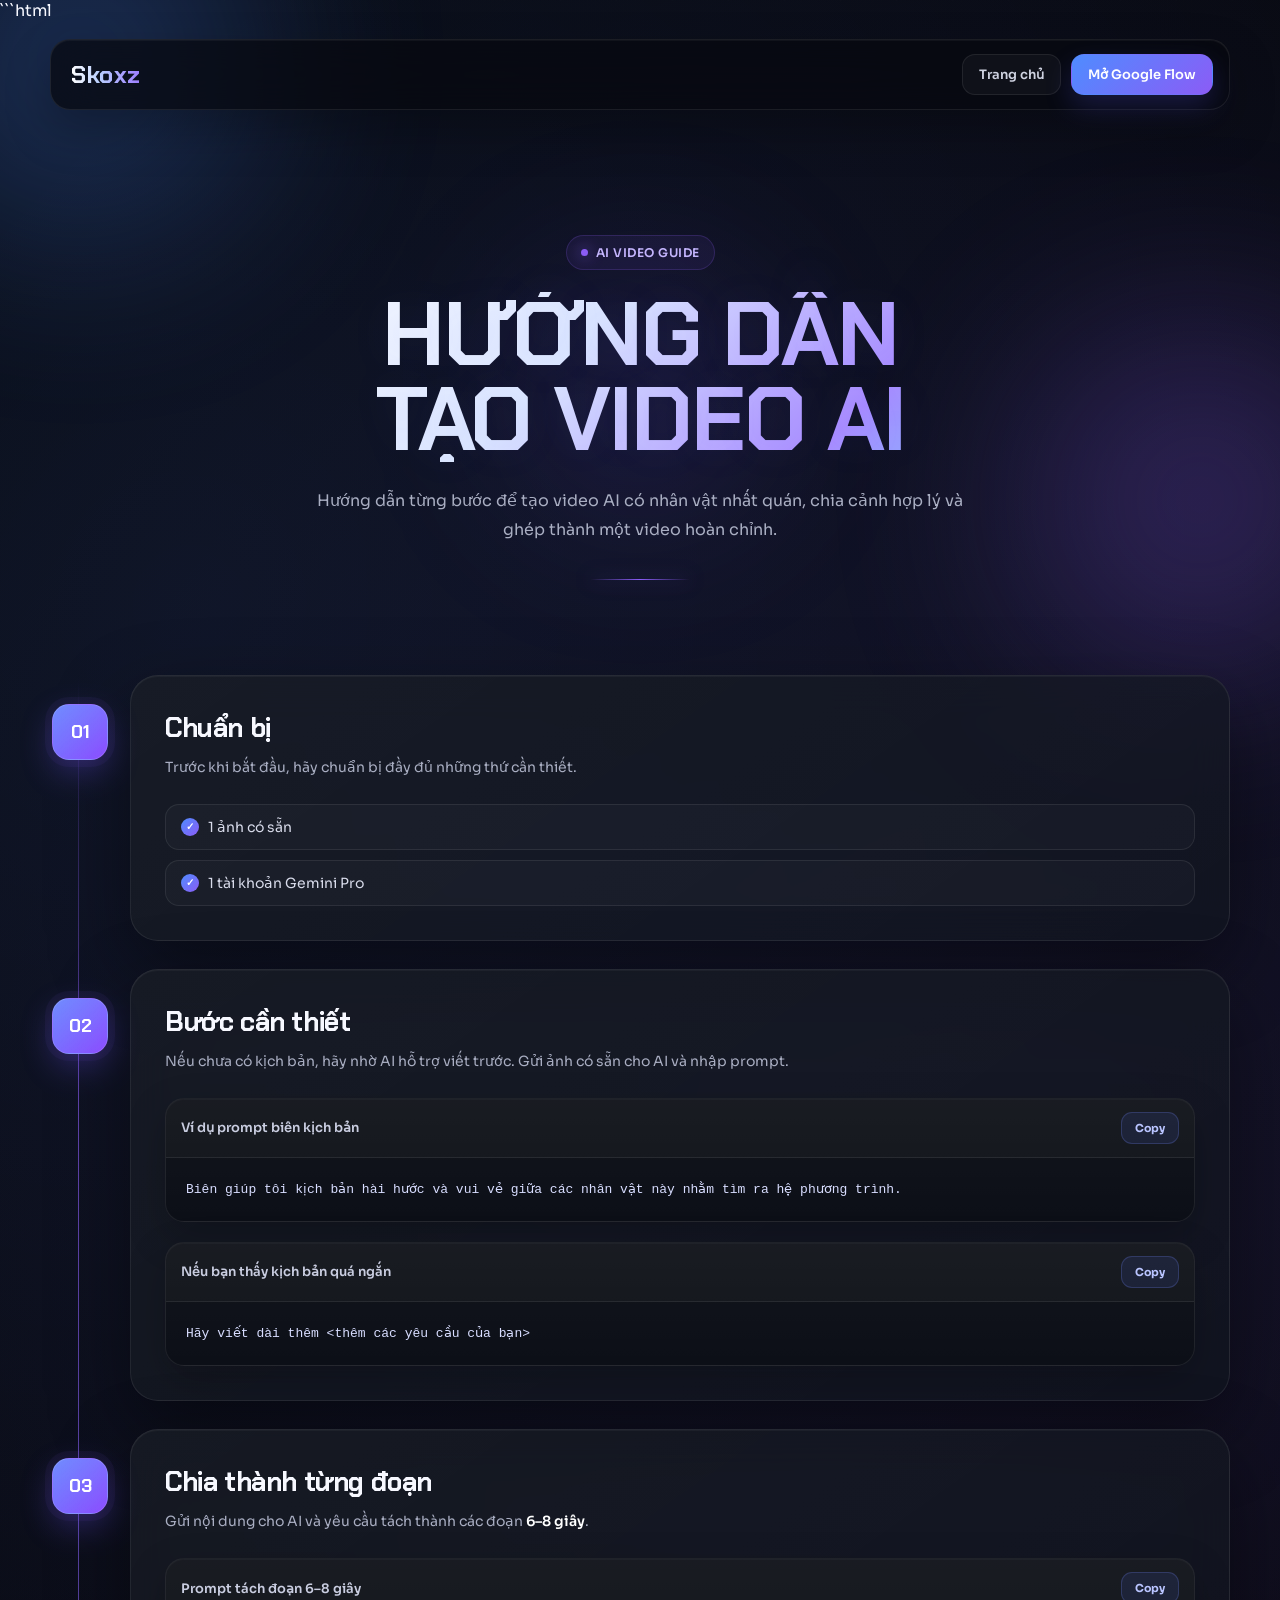
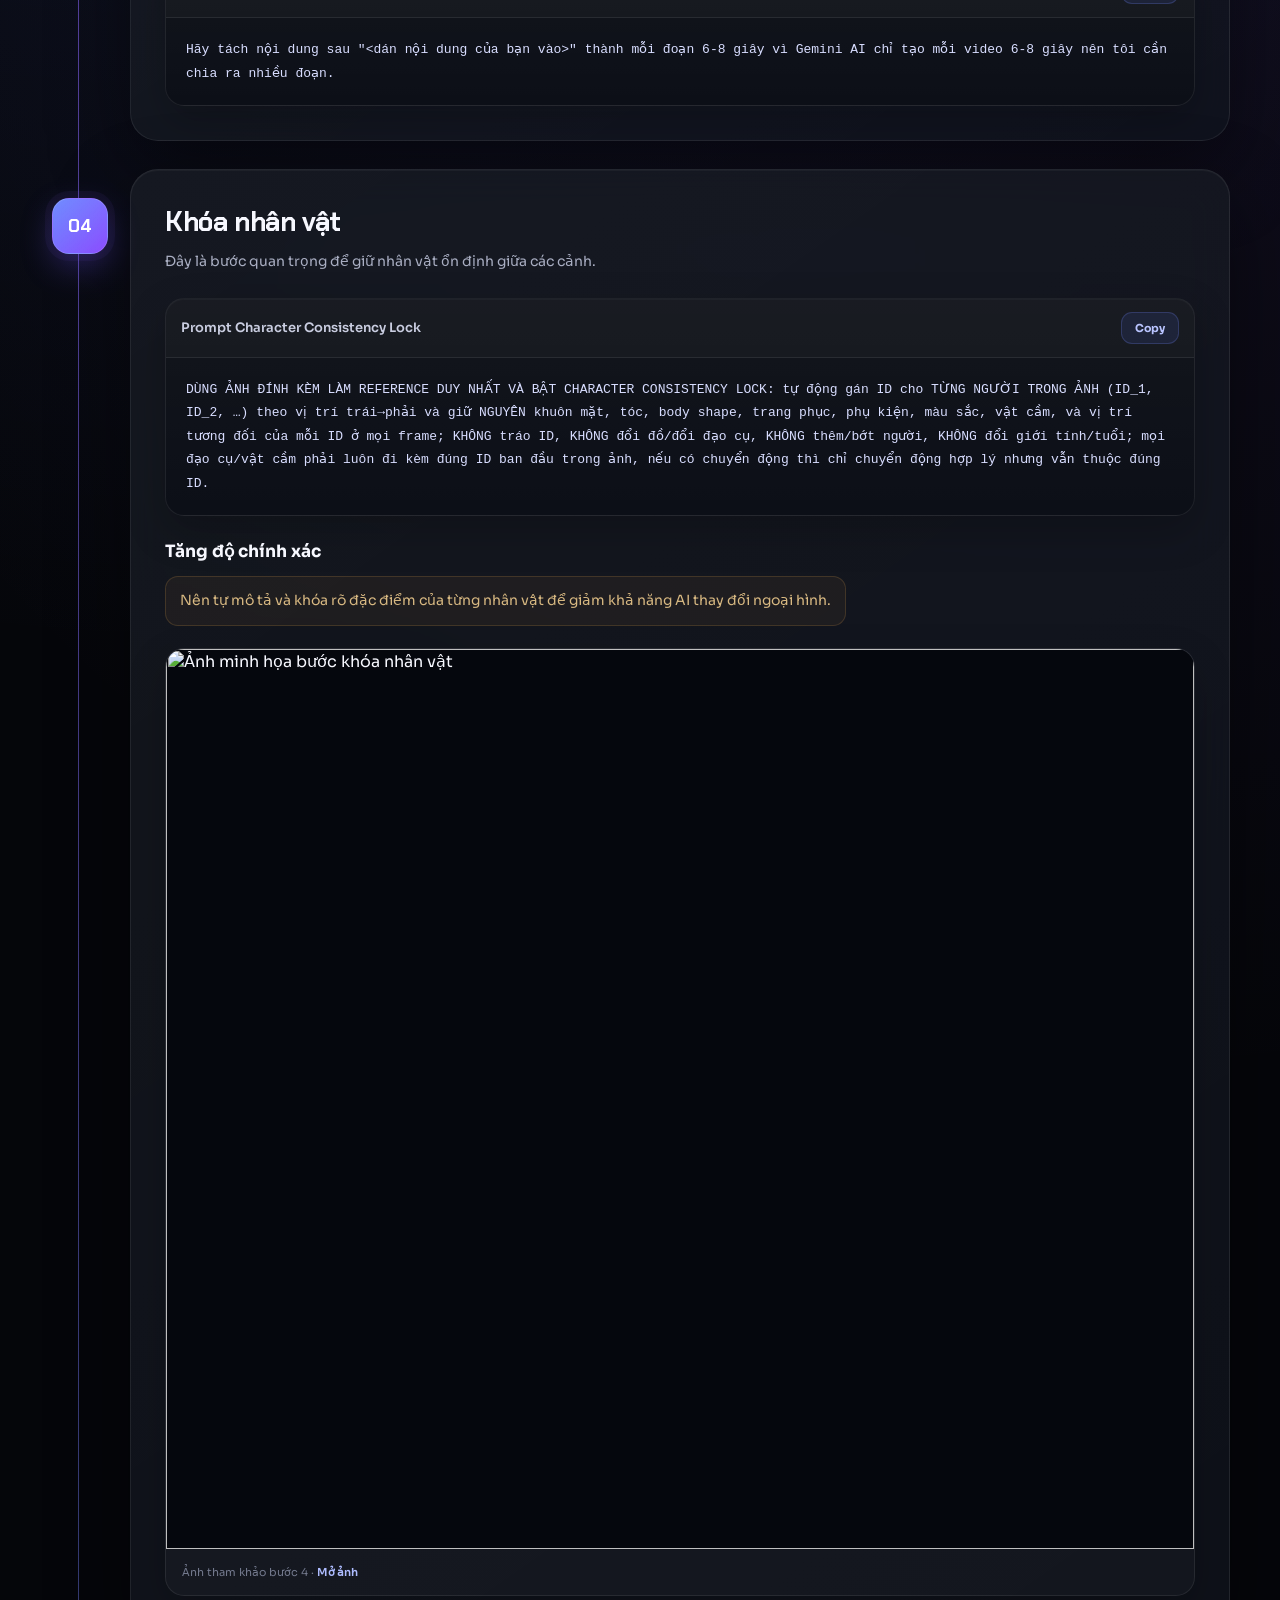
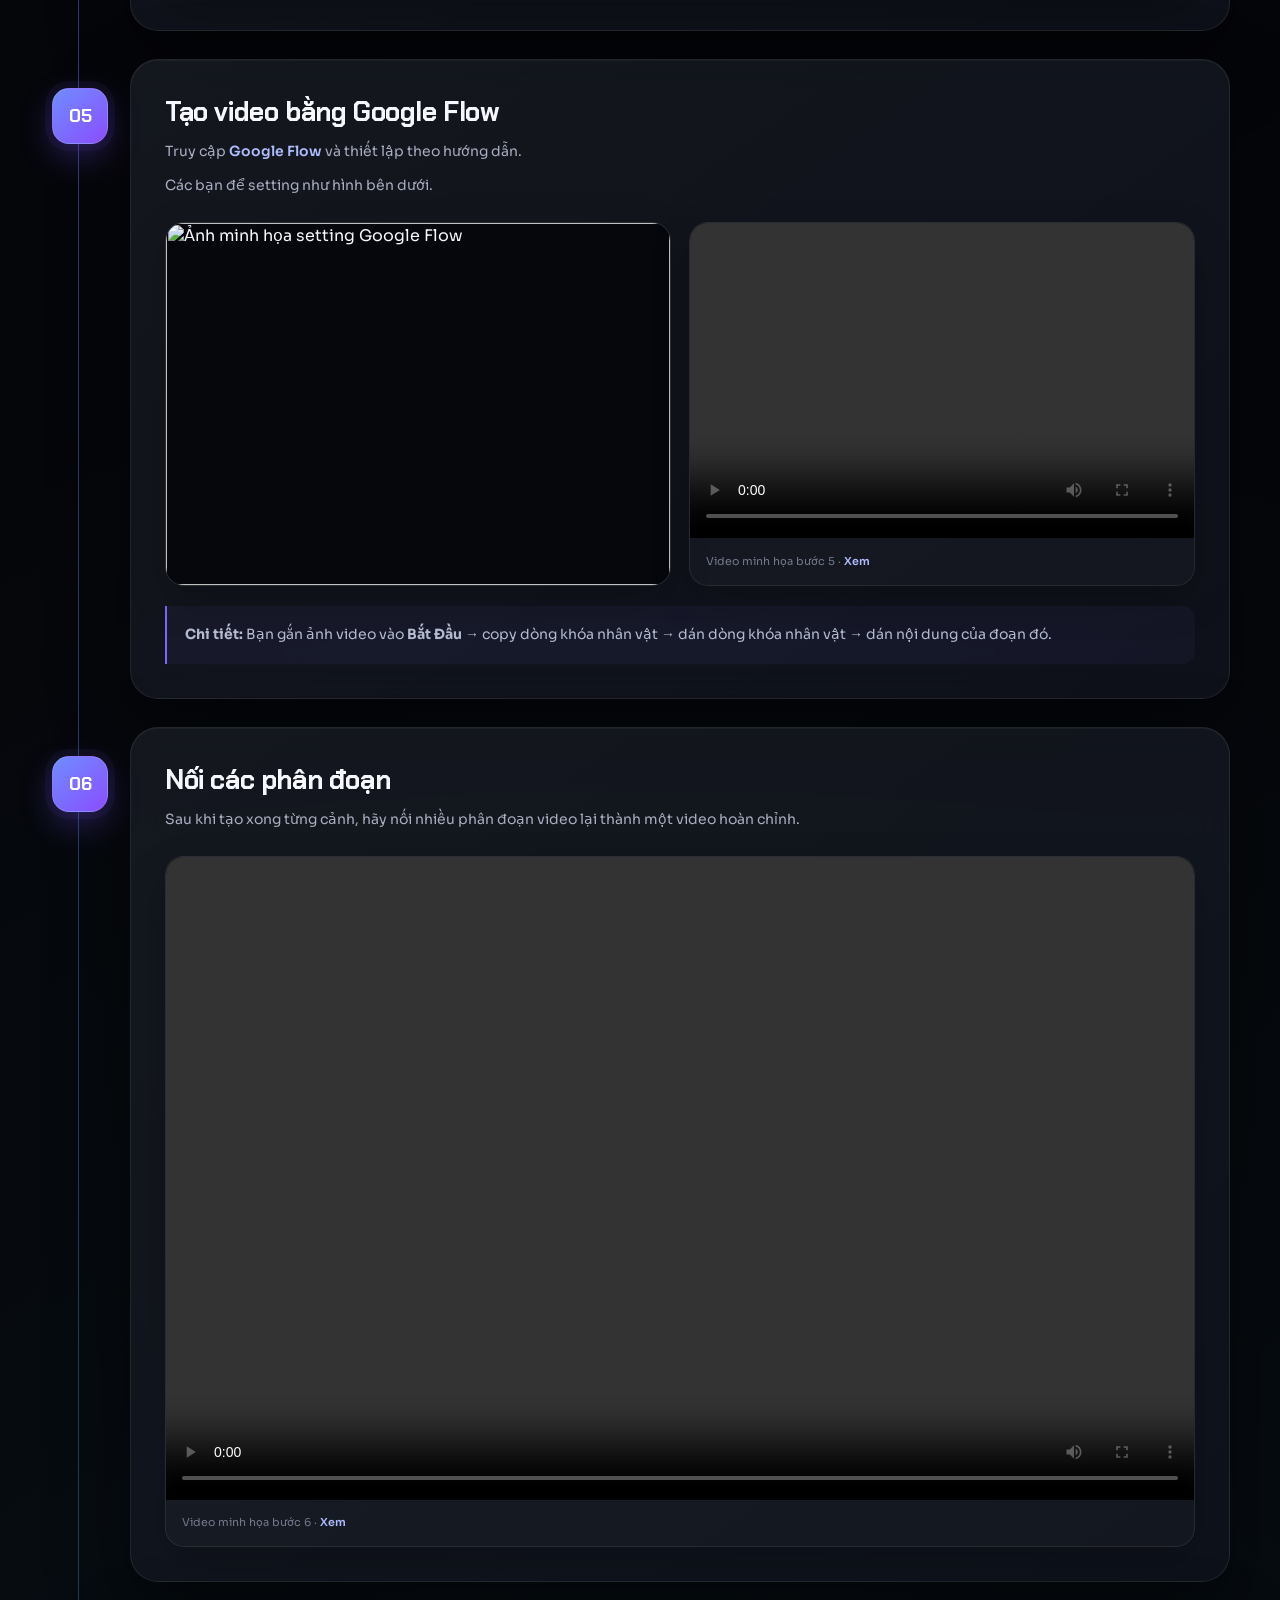
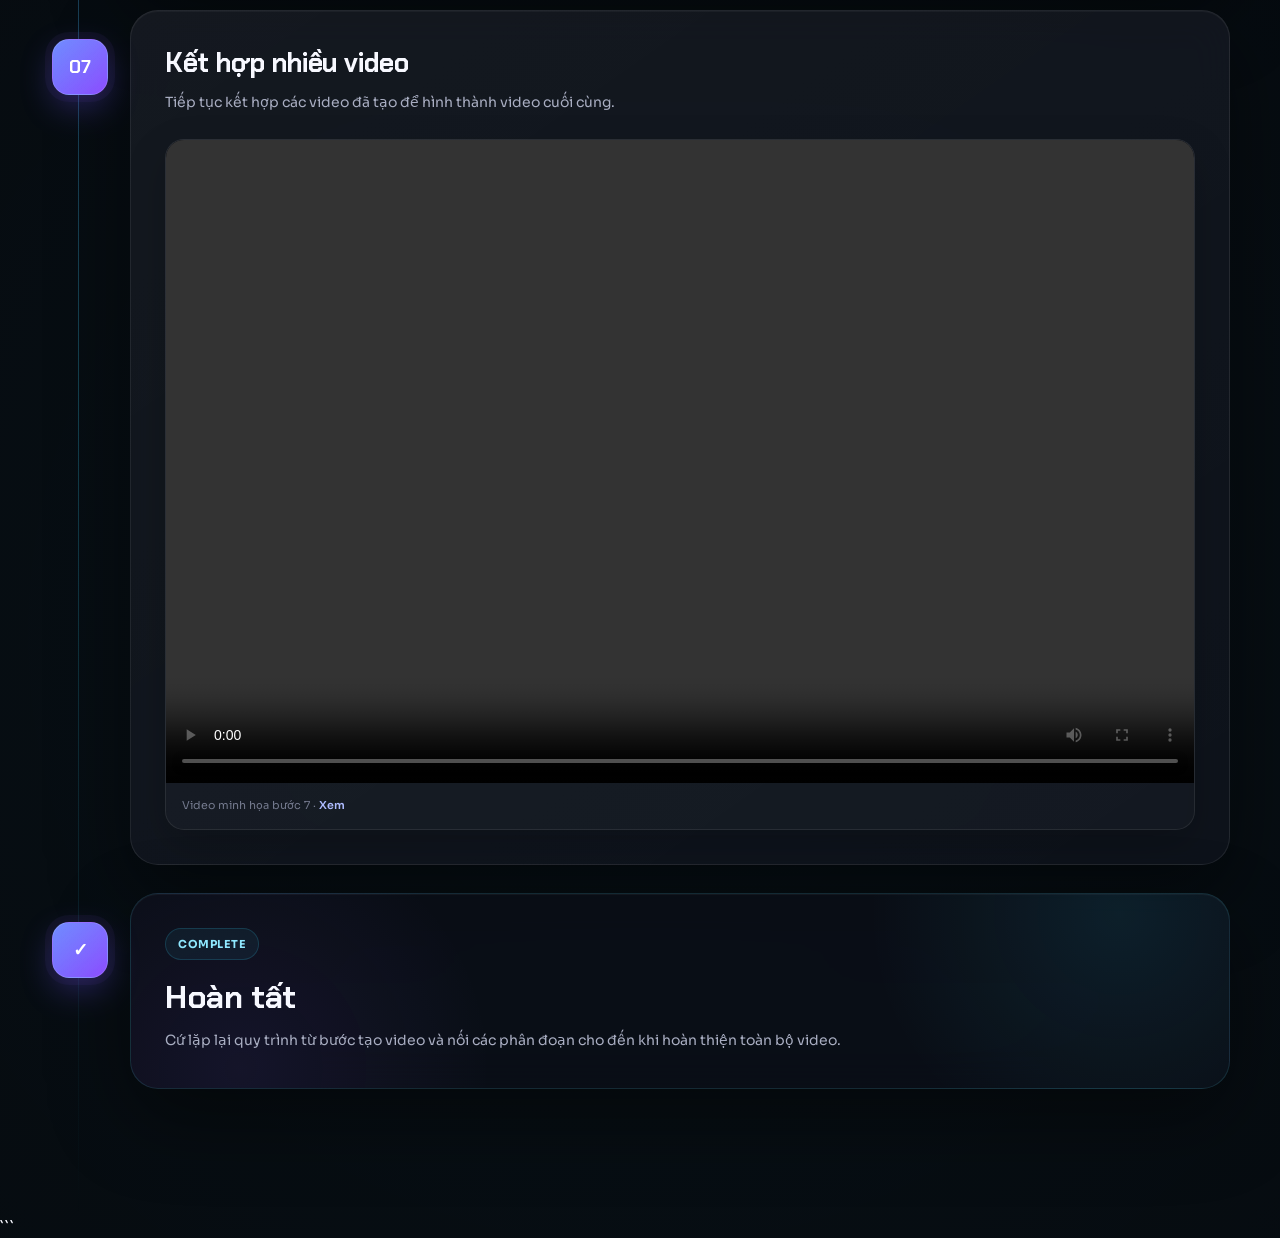
==== ai.html @ ae564667 "Create ai.html" ====
```html
<!DOCTYPE html>
<html lang="vi">
<head>
  <meta charset="UTF-8" />
  <meta name="viewport" content="width=device-width, initial-scale=1.0" />

  <meta
    name="description"
    content="Hướng dẫn tạo video AI với Google Flow"
  />

  <title>HƯỚNG DẪN TẠO VIDEO AI | Skoxz</title>

  <link rel="preconnect" href="https://fonts.googleapis.com" />
  <link rel="preconnect" href="https://fonts.gstatic.com" crossorigin />

  <link
    href="https://fonts.googleapis.com/css2?family=Sora:wght@400;500;600;700;800&family=Chakra+Petch:wght@500;600;700&display=swap"
    rel="stylesheet"
  />

  <style>
    :root {
      --bg: #05060a;
      --bg-soft: #090b12;
      --card: rgba(15, 18, 29, 0.72);
      --card-hover: rgba(20, 24, 38, 0.88);

      --text: #f7f8ff;
      --text-soft: #a9aec2;
      --text-muted: #73798d;

      --line: rgba(255, 255, 255, 0.08);
      --line-strong: rgba(255, 255, 255, 0.13);

      --purple: #8b5cf6;
      --blue: #4f8cff;
      --cyan: #35d7ff;
      --pink: #e45cff;

      --radius-xl: 28px;
      --radius-lg: 22px;
      --radius-md: 16px;

      --shadow:
        0 30px 80px rgba(0, 0, 0, 0.42),
        inset 0 1px 0 rgba(255, 255, 255, 0.04);

      --max-width: 1180px;
    }

    * {
      box-sizing: border-box;
      margin: 0;
      padding: 0;
    }

    html {
      scroll-behavior: smooth;
    }

    body {
      min-height: 100vh;
      overflow-x: hidden;
      color: var(--text);
      font-family: "Sora", sans-serif;
      background:
        radial-gradient(circle at 15% 10%, rgba(79, 140, 255, 0.1), transparent 30%),
        radial-gradient(circle at 85% 20%, rgba(139, 92, 246, 0.1), transparent 30%),
        radial-gradient(circle at 50% 90%, rgba(53, 215, 255, 0.05), transparent 35%),
        var(--bg);
    }

    body::before {
      content: "";
      position: fixed;
      inset: 0;
      pointer-events: none;
      z-index: -1;
      opacity: 0.28;
      background-image:
        linear-gradient(rgba(255,255,255,0.025) 1px, transparent 1px),
        linear-gradient(90deg, rgba(255,255,255,0.025) 1px, transparent 1px);
      background-size: 56px 56px;
      mask-image: linear-gradient(to bottom, black, transparent 92%);
    }

    a {
      color: inherit;
      text-decoration: none;
    }

    button {
      font: inherit;
    }

    .ambient {
      position: fixed;
      width: 360px;
      height: 360px;
      border-radius: 50%;
      pointer-events: none;
      filter: blur(100px);
      z-index: -1;
      opacity: 0.25;
    }

    .ambient-a {
      top: -120px;
      left: -100px;
      background: var(--blue);
    }

    .ambient-b {
      top: 320px;
      right: -100px;
      background: var(--purple);
    }

    .container {
      width: min(var(--max-width), calc(100% - 40px));
      margin: 0 auto;
    }

    /* =========================
       TOPBAR
    ========================== */

    .topbar {
      position: sticky;
      top: 18px;
      z-index: 100;

      width: min(var(--max-width), calc(100% - 32px));
      margin: 18px auto 0;

      display: flex;
      align-items: center;
      justify-content: space-between;

      padding: 14px 16px 14px 20px;

      border: 1px solid var(--line);
      border-radius: 20px;

      background: rgba(7, 9, 15, 0.74);
      backdrop-filter: blur(22px);
      -webkit-backdrop-filter: blur(22px);

      box-shadow:
        0 20px 45px rgba(0, 0, 0, 0.25),
        inset 0 1px 0 rgba(255, 255, 255, 0.04);
    }

    .brand {
      font-family: "Chakra Petch", sans-serif;
      font-size: 24px;
      font-weight: 700;
      letter-spacing: 0.5px;

      background: linear-gradient(
        90deg,
        #ffffff,
        #b9cfff 40%,
        #9c7cff
      );
      -webkit-background-clip: text;
      background-clip: text;
      color: transparent;
    }

    .top-actions {
      display: flex;
      gap: 10px;
      align-items: center;
    }

    .chip-link {
      display: inline-flex;
      align-items: center;
      justify-content: center;

      padding: 11px 16px;
      border-radius: 13px;

      border: 1px solid var(--line);
      background: rgba(255,255,255,0.035);

      color: #cfd3e1;
      font-size: 13px;
      font-weight: 600;

      transition:
        transform 0.25s ease,
        border-color 0.25s ease,
        background 0.25s ease,
        box-shadow 0.25s ease;
    }

    .chip-link:hover {
      transform: translateY(-2px);
      border-color: rgba(255,255,255,0.16);
      background: rgba(255,255,255,0.07);
    }

    .chip-primary {
      color: white;
      border-color: transparent;
      background: linear-gradient(135deg, var(--blue), var(--purple));
      box-shadow: 0 12px 28px rgba(90, 90, 255, 0.2);
    }

    .chip-primary:hover {
      box-shadow: 0 16px 32px rgba(90, 90, 255, 0.32);
    }

    /* =========================
       HERO
    ========================== */

    .hero {
      position: relative;
      padding: 125px 0 95px;
      text-align: center;
    }

    .hero::before {
      content: "";
      position: absolute;
      width: 260px;
      height: 260px;
      left: 50%;
      top: 50%;
      transform: translate(-50%, -50%);
      border-radius: 50%;
      background: rgba(112, 86, 255, 0.12);
      filter: blur(80px);
      z-index: -1;
    }

    .hero-badge {
      display: inline-flex;
      align-items: center;
      gap: 8px;

      margin-bottom: 22px;
      padding: 9px 14px;

      border-radius: 999px;
      border: 1px solid rgba(139, 92, 246, 0.2);

      background: rgba(139, 92, 246, 0.08);

      color: #c4b5fd;
      font-size: 12px;
      font-weight: 600;
      letter-spacing: 0.5px;
    }

    .hero-badge::before {
      content: "";
      width: 7px;
      height: 7px;
      border-radius: 50%;
      background: #8b5cf6;
      box-shadow: 0 0 15px #8b5cf6;
    }

    .hero h1 {
      max-width: 980px;
      margin: 0 auto;

      font-family: "Chakra Petch", sans-serif;
      font-size: clamp(48px, 7vw, 90px);
      line-height: 0.95;
      letter-spacing: -2px;
      font-weight: 700;

      background: linear-gradient(
        135deg,
        #ffffff 5%,
        #dbe6ff 42%,
        #a88cff 72%,
        #6fdfff
      );

      -webkit-background-clip: text;
      background-clip: text;
      color: transparent;

      text-shadow: 0 0 40px rgba(117, 112, 255, 0.08);
    }

    .hero-subtitle {
      max-width: 650px;
      margin: 25px auto 0;

      color: var(--text-soft);
      font-size: 16px;
      line-height: 1.8;
    }

    .hero-line {
      width: 100px;
      height: 1px;
      margin: 34px auto 0;

      background: linear-gradient(
        90deg,
        transparent,
        var(--purple),
        transparent
      );
      box-shadow: 0 0 18px rgba(139, 92, 246, 0.6);
    }

    /* =========================
       TIMELINE
    ========================== */

    .guide {
      position: relative;
      padding-bottom: 100px;
    }

    .guide::before {
      content: "";
      position: absolute;
      left: 28px;
      top: 0;
      bottom: 0;
      width: 1px;

      background: linear-gradient(
        to bottom,
        rgba(139, 92, 246, 0),
        rgba(139, 92, 246, 0.65) 8%,
        rgba(53, 215, 255, 0.25) 85%,
        rgba(139, 92, 246, 0)
      );
    }

    .step-block {
      position: relative;
      margin-bottom: 28px;
      margin-left: 80px;

      padding: 34px;

      border: 1px solid var(--line);
      border-radius: var(--radius-xl);

      background:
        linear-gradient(
          145deg,
          rgba(255,255,255,0.035),
          rgba(255,255,255,0.012)
        ),
        var(--card);

      backdrop-filter: blur(20px);
      -webkit-backdrop-filter: blur(20px);

      box-shadow: var(--shadow);

      transition:
        transform 0.35s ease,
        border-color 0.35s ease,
        background 0.35s ease;
    }

    .step-block:hover {
      transform: translateY(-4px);
      border-color: var(--line-strong);
      background: var(--card-hover);
    }

    .step-number {
      position: absolute;
      left: -79px;
      top: 28px;

      width: 56px;
      height: 56px;

      display: flex;
      align-items: center;
      justify-content: center;

      border-radius: 17px;

      font-family: "Chakra Petch", sans-serif;
      font-size: 18px;
      font-weight: 700;

      color: white;

      background:
        linear-gradient(145deg, rgba(255,255,255,0.12), transparent),
        linear-gradient(135deg, #5c7cff, #8c4cff);

      border: 1px solid rgba(255,255,255,0.13);

      box-shadow:
        0 0 0 7px rgba(139, 92, 246, 0.055),
        0 12px 32px rgba(110, 82, 255, 0.3);
    }

    .step-intro {
      margin-bottom: 23px;
    }

    .step-block h2 {
      margin-bottom: 10px;

      font-family: "Chakra Petch", sans-serif;
      font-size: 27px;
      font-weight: 700;
      letter-spacing: -0.4px;
    }

    .step-block > p,
    .step-block > .step-intro p {
      color: var(--text-soft);
      font-size: 14px;
      line-height: 1.85;
    }

    .highlight {
      color: white;
      font-weight: 600;
    }

    .simple-list {
      display: grid;
      gap: 10px;
      margin-top: 18px;
      list-style: none;
    }

    .simple-list li {
      position: relative;
      padding: 13px 16px 13px 42px;

      border: 1px solid var(--line);
      border-radius: 14px;

      background: rgba(255,255,255,0.025);

      color: #d8dbea;
      font-size: 14px;
    }

    .simple-list li::before {
      content: "✓";
      position: absolute;
      left: 15px;
      top: 50%;
      transform: translateY(-50%);

      width: 18px;
      height: 18px;
      border-radius: 50%;

      display: flex;
      align-items: center;
      justify-content: center;

      font-size: 10px;
      font-weight: 800;

      color: white;
      background: linear-gradient(135deg, var(--blue), var(--purple));
    }

    /* =========================
       PROMPT CARD
    ========================== */

    .prompt-card {
      overflow: hidden;
      margin-top: 20px;

      border: 1px solid rgba(255,255,255,0.08);
      border-radius: 19px;

      background:
        linear-gradient(
          180deg,
          rgba(255,255,255,0.038),
          rgba(255,255,255,0.012)
        ),
        #090c14;

      box-shadow:
        0 15px 40px rgba(0,0,0,0.22),
        inset 0 1px 0 rgba(255,255,255,0.03);
    }

    .prompt-head {
      display: flex;
      align-items: center;
      justify-content: space-between;
      gap: 15px;

      padding: 13px 15px;

      border-bottom: 1px solid var(--line);

      background: rgba(255,255,255,0.025);
    }

    .prompt-head h3 {
      font-size: 13px;
      font-weight: 600;
      color: #c9cde0;
    }

    .copy-btn {
      border: 1px solid rgba(117, 142, 255, 0.22);
      border-radius: 11px;

      padding: 8px 13px;

      background: rgba(88, 112, 255, 0.11);
      color: #b9c4ff;

      font-size: 11px;
      font-weight: 700;

      cursor: pointer;

      transition:
        transform 0.2s ease,
        background 0.2s ease,
        color 0.2s ease;
    }

    .copy-btn:hover {
      transform: translateY(-1px);
      background: rgba(88, 112, 255, 0.2);
      color: white;
    }

    .copy-btn.copied {
      background: rgba(52, 211, 153, 0.15);
      border-color: rgba(52, 211, 153, 0.25);
      color: #6ee7b7;
    }

    .prompt-text {
      margin: 0;
      padding: 20px;

      overflow-x: auto;
      white-space: pre-wrap;
      word-break: break-word;

      font-family: ui-monospace, SFMono-Regular, Menlo, Consolas, monospace;
      font-size: 13px;
      line-height: 1.8;

      color: #d8ddff;
    }

    /* =========================
       MEDIA
    ========================== */

    .step-media,
    .step-media-grid {
      margin-top: 22px;
    }

    .step-media-grid {
      display: grid;
      grid-template-columns: repeat(2, minmax(0, 1fr));
      gap: 18px;
    }

    .media-card {
      overflow: hidden;

      border: 1px solid var(--line);
      border-radius: 19px;

      background: rgba(255,255,255,0.025);

      box-shadow:
        0 15px 40px rgba(0,0,0,0.2);

      transition:
        transform 0.3s ease,
        border-color 0.3s ease;
    }

    .media-card:hover {
      transform: translateY(-4px);
      border-color: rgba(255,255,255,0.15);
    }

    .media-card img,
    .media-card video {
      display: block;
      width: 100%;
      height: auto;
      aspect-ratio: 16 / 10;
      object-fit: cover;

      background: #05070d;
    }

    .media-card figcaption {
      padding: 14px 16px;

      color: var(--text-muted);
      font-size: 11px;
      line-height: 1.7;
    }

    .media-card figcaption a {
      color: #aebcff;
      font-weight: 600;
    }

    .media-card figcaption a:hover {
      text-decoration: underline;
    }

    .note {
      display: inline-block;
      margin-top: 14px;

      padding: 11px 14px;

      border-radius: 13px;
      border: 1px solid rgba(250, 180, 85, 0.16);

      color: #d8b982 !important;
      background: rgba(250, 180, 85, 0.05);
    }

    .detail-line {
      margin-top: 20px !important;
      padding: 16px 18px;

      border-left: 2px solid #7b67ff;
      border-radius: 0 13px 13px 0;

      color: #b4bad0 !important;
      background: rgba(123, 103, 255, 0.055);
    }

    /* =========================
       FINAL
    ========================== */

    .final-note {
      border-color: rgba(93, 228, 255, 0.13);

      background:
        radial-gradient(circle at 90% 10%, rgba(53,215,255,0.09), transparent 25%),
        radial-gradient(circle at 10% 90%, rgba(139,92,246,0.09), transparent 25%),
        rgba(11,15,24,0.78);
    }

    .final-note h2 {
      font-size: 32px;
    }

    .final-note p {
      max-width: 760px;
    }

    .finish-badge {
      display: inline-flex;
      align-items: center;
      gap: 8px;

      margin-bottom: 16px;
      padding: 8px 12px;

      border-radius: 999px;
      border: 1px solid rgba(53,215,255,0.17);

      color: #8fe8ff;
      background: rgba(53,215,255,0.06);

      font-size: 11px;
      font-weight: 700;
      letter-spacing: 0.5px;
      text-transform: uppercase;
    }

    /* =========================
       TOAST
    ========================== */

    .toast {
      position: fixed;
      left: 50%;
      bottom: 26px;
      transform: translate(-50%, 30px);

      padding: 13px 17px;

      border: 1px solid rgba(255,255,255,0.1);
      border-radius: 13px;

      color: white;
      background: rgba(10, 12, 19, 0.88);
      backdrop-filter: blur(15px);

      font-size: 12px;
      font-weight: 600;

      opacity: 0;
      pointer-events: none;

      transition:
        opacity 0.25s ease,
        transform 0.25s ease;

      z-index: 999;
    }

    .toast.show {
      opacity: 1;
      transform: translate(-50%, 0);
    }

    /* =========================
       REVEAL ANIMATION
    ========================== */

    .reveal {
      opacity: 0;
      transform: translateY(30px);
      animation: reveal 0.8s cubic-bezier(.2,.7,.2,1) forwards;
    }

    .hero.reveal {
      animation-delay: 0.05s;
    }

    .step-block:nth-child(1) {
      animation-delay: 0.1s;
    }

    .step-block:nth-child(2) {
      animation-delay: 0.16s;
    }

    .step-block:nth-child(3) {
      animation-delay: 0.22s;
    }

    @keyframes reveal {
      to {
        opacity: 1;
        transform: translateY(0);
      }
    }

    /* =========================
       SCROLLBAR
    ========================== */

    ::-webkit-scrollbar {
      width: 9px;
      height: 9px;
    }

    ::-webkit-scrollbar-track {
      background: #05060a;
    }

    ::-webkit-scrollbar-thumb {
      border-radius: 999px;
      background: linear-gradient(var(--blue), var(--purple));
    }

    ::selection {
      color: white;
      background: rgba(123, 103, 255, 0.4);
    }

    /* =========================
       RESPONSIVE
    ========================== */

    @media (max-width: 820px) {
      .topbar {
        top: 10px;
        margin-top: 10px;
      }

      .chip-link {
        padding: 9px 12px;
        font-size: 11px;
      }

      .hero {
        padding: 90px 0 65px;
      }

      .hero h1 {
        font-size: clamp(42px, 13vw, 68px);
        letter-spacing: -1.5px;
      }

      .step-block {
        margin-left: 0;
        padding: 25px;
      }

      .guide::before {
        display: none;
      }

      .step-number {
        position: static;
        margin-bottom: 20px;
        width: 45px;
        height: 45px;
        border-radius: 14px;
      }

      .step-media-grid {
        grid-template-columns: 1fr;
      }
    }

    @media (max-width: 560px) {
      .container {
        width: min(100% - 24px, var(--max-width));
      }

      .topbar {
        width: calc(100% - 20px);
        padding: 12px;
      }

      .brand {
        font-size: 20px;
      }

      .chip-link:first-child {
        display: none;
      }

      .hero {
        padding: 80px 0 55px;
      }

      .hero-subtitle {
        font-size: 13px;
        line-height: 1.7;
      }

      .step-block {
        padding: 20px;
        border-radius: 21px;
      }

      .step-block h2 {
        font-size: 23px;
      }

      .prompt-head {
        align-items: flex-start;
      }

      .prompt-head h3 {
        max-width: 70%;
        line-height: 1.5;
      }

      .prompt-text {
        padding: 16px;
        font-size: 12px;
      }
    }
  </style>
</head>

<body>

  <div class="ambient ambient-a"></div>
  <div class="ambient ambient-b"></div>

  <!-- =========================
       TOPBAR
  ========================== -->

  <header class="topbar">
    <a class="brand" href="../index.html">Skoxz</a>

    <div class="top-actions">
      <a class="chip-link" href="../index.html">
        Trang chủ
      </a>

      <a
        class="chip-link chip-primary"
        href="https://labs.google/fx/vi/tools/flow"
        target="_blank"
        rel="noopener noreferrer"
      >
        Mở Google Flow
      </a>
    </div>
  </header>

  <main class="container">

    <!-- =========================
         HERO
    ========================== -->

    <section class="hero reveal">
      <div class="hero-badge">
        AI VIDEO GUIDE
      </div>

      <h1>
        HƯỚNG DẪN<br />
        TẠO VIDEO AI
      </h1>

      <p class="hero-subtitle">
        Hướng dẫn từng bước để tạo video AI có nhân vật nhất quán,
        chia cảnh hợp lý và ghép thành một video hoàn chỉnh.
      </p>

      <div class="hero-line"></div>
    </section>

    <!-- =========================
         GUIDE
    ========================== -->

    <div class="guide">

      <!-- PREPARE -->

      <section class="step-block reveal">

        <div class="step-number">01</div>

        <div class="step-intro">
          <h2>Chuẩn bị</h2>

          <p>
            Trước khi bắt đầu, hãy chuẩn bị đầy đủ những thứ cần thiết.
          </p>
        </div>

        <ul class="simple-list">
          <li>1 ảnh có sẵn</li>
          <li>1 tài khoản Gemini Pro</li>
        </ul>

      </section>

      <!-- SCRIPT -->

      <section class="step-block reveal">

        <div class="step-number">02</div>

        <div class="step-intro">
          <h2>Bước cần thiết</h2>

          <p>
            Nếu chưa có kịch bản, hãy nhờ AI hỗ trợ viết trước.
            Gửi ảnh có sẵn cho AI và nhập prompt.
          </p>
        </div>

        <article class="prompt-card">

          <div class="prompt-head">
            <h3>Ví dụ prompt biên kịch bản</h3>

            <button
              class="copy-btn"
              data-copy-target="prompt-script"
              type="button"
            >
              Copy
            </button>
          </div>

          <pre id="prompt-script" class="prompt-text">Biên giúp tôi kịch bản hài hước và vui vẻ giữa các nhân vật này nhằm tìm ra hệ phương trình.</pre>

        </article>

        <article class="prompt-card">

          <div class="prompt-head">
            <h3>Nếu bạn thấy kịch bản quá ngắn</h3>

            <button
              class="copy-btn"
              data-copy-target="prompt-extend"
              type="button"
            >
              Copy
            </button>
          </div>

          <pre id="prompt-extend" class="prompt-text">Hãy viết dài thêm &lt;thêm các yêu cầu của bạn&gt;</pre>

        </article>

      </section>

      <!-- SPLIT -->

      <section class="step-block reveal">

        <div class="step-number">03</div>

        <div class="step-intro">
          <h2>Chia thành từng đoạn</h2>

          <p>
            Gửi nội dung cho AI và yêu cầu tách thành các đoạn
            <span class="highlight">6–8 giây</span>.
          </p>
        </div>

        <article class="prompt-card">

          <div class="prompt-head">
            <h3>Prompt tách đoạn 6–8 giây</h3>

            <button
              class="copy-btn"
              data-copy-target="prompt-split"
              type="button"
            >
              Copy
            </button>
          </div>

          <pre id="prompt-split" class="prompt-text">Hãy tách nội dung sau "&lt;dán nội dung của bạn vào&gt;" thành mỗi đoạn 6-8 giây vì Gemini AI chỉ tạo mỗi video 6-8 giây nên tôi cần chia ra nhiều đoạn.</pre>

        </article>

      </section>

      <!-- CHARACTER LOCK -->

      <section class="step-block reveal">

        <div class="step-number">04</div>

        <div class="step-intro">

          <h2>Khóa nhân vật</h2>

          <p>
            Đây là bước quan trọng để giữ nhân vật ổn định giữa các cảnh.
          </p>

        </div>

        <article class="prompt-card">

          <div class="prompt-head">
            <h3>Prompt Character Consistency Lock</h3>

            <button
              class="copy-btn"
              data-copy-target="prompt-lock"
              type="button"
            >
              Copy
            </button>
          </div>

          <pre id="prompt-lock" class="prompt-text">DÙNG ẢNH ĐÍNH KÈM LÀM REFERENCE DUY NHẤT VÀ BẬT CHARACTER CONSISTENCY LOCK: tự động gán ID cho TỪNG NGƯỜI TRONG ẢNH (ID_1, ID_2, …) theo vị trí trái→phải và giữ NGUYÊN khuôn mặt, tóc, body shape, trang phục, phụ kiện, màu sắc, vật cầm, và vị trí tương đối của mỗi ID ở mọi frame; KHÔNG tráo ID, KHÔNG đổi đồ/đổi đạo cụ, KHÔNG thêm/bớt người, KHÔNG đổi giới tính/tuổi; mọi đạo cụ/vật cầm phải luôn đi kèm đúng ID ban đầu trong ảnh, nếu có chuyển động thì chỉ chuyển động hợp lý nhưng vẫn thuộc đúng ID.</pre>

        </article>

        <h3 style="margin-top: 25px; font-size: 17px;">
          Tăng độ chính xác
        </h3>

        <p class="note">
          Nên tự mô tả và khóa rõ đặc điểm của từng nhân vật để giảm khả năng AI thay đổi ngoại hình.
        </p>

        <div class="step-media">

          <figure class="media-card">

            <img
              src="../assets/img/image1.png"
              alt="Ảnh minh họa bước khóa nhân vật"
              loading="lazy"
            />

            <figcaption>
              Ảnh tham khảo bước 4 ·
              <a
                href="../assets/img/image1.png"
                target="_blank"
                rel="noopener noreferrer"
              >
                Mở ảnh
              </a>
            </figcaption>

          </figure>

        </div>

      </section>

      <!-- GOOGLE FLOW -->

      <section class="step-block reveal">

        <div class="step-number">05</div>

        <div class="step-intro">

          <h2>Tạo video bằng Google Flow</h2>

          <p>
            Truy cập
            <a
              href="https://labs.google/fx/vi/tools/flow"
              target="_blank"
              rel="noopener noreferrer"
              style="color:#aebcff;font-weight:600;"
            >
              Google Flow
            </a>
            và thiết lập theo hướng dẫn.
          </p>

          <p style="margin-top: 8px;">
            Các bạn để setting như hình bên dưới.
          </p>

        </div>

        <div class="step-media-grid">

          <figure class="media-card">

            <img
              src="../assets/img/image2.png"
              alt="Ảnh minh họa setting Google Flow"
              loading="lazy"
            />

            <figcaption>
              Ảnh setting bước 5 ·
              <a
                href="../assets/img/image2.png"
                target="_blank"
                rel="noopener noreferrer"
              >
                Mở ảnh
              </a>
            </figcaption>

          </figure>

          <figure class="media-card">

            <video
              controls
              preload="metadata"
              src="../assets/video/video1.mp4"
            ></video>

            <figcaption>
              Video minh họa bước 5 ·
              <a
                href="../assets/video/video1.mp4"
                target="_blank"
                rel="noopener noreferrer"
              >
                Xem
              </a>
            </figcaption>

          </figure>

        </div>

        <p class="detail-line">
          <strong>Chi tiết:</strong>
          Bạn gắn ảnh video vào <strong>Bắt Đầu</strong>
          → copy dòng khóa nhân vật
          → dán dòng khóa nhân vật
          → dán nội dung của đoạn đó.
        </p>

      </section>

      <!-- JOIN -->

      <section class="step-block reveal">

        <div class="step-number">06</div>

        <div class="step-intro">

          <h2>Nối các phân đoạn</h2>

          <p>
            Sau khi tạo xong từng cảnh, hãy nối nhiều phân đoạn video lại
            thành một video hoàn chỉnh.
          </p>

        </div>

        <div class="step-media">

          <figure class="media-card">

            <video
              controls
              preload="metadata"
              src="../assets/video/video2.mp4"
            ></video>

            <figcaption>
              Video minh họa bước 6 ·
              <a
                href="../assets/video/video2.mp4"
                target="_blank"
                rel="noopener noreferrer"
              >
                Xem
              </a>
            </figcaption>

          </figure>

        </div>

      </section>

      <!-- COMBINE -->

      <section class="step-block reveal">

        <div class="step-number">07</div>

        <div class="step-intro">

          <h2>Kết hợp nhiều video</h2>

          <p>
            Tiếp tục kết hợp các video đã tạo để hình thành video cuối cùng.
          </p>

        </div>

        <div class="step-media">

          <figure class="media-card">

            <video
              controls
              preload="metadata"
              src="../assets/video/video3.mp4"
            ></video>

            <figcaption>
              Video minh họa bước 7 ·
              <a
                href="../assets/video/video3.mp4"
                target="_blank"
                rel="noopener noreferrer"
              >
                Xem
              </a>
            </figcaption>

          </figure>

        </div>

      </section>

      <!-- FINAL -->

      <section class="step-block final-note reveal">

        <div class="step-number">✓</div>

        <div class="finish-badge">
          COMPLETE
        </div>

        <h2>Hoàn tất</h2>

        <p>
          Cứ lặp lại quy trình từ bước tạo video và nối các phân đoạn
          cho đến khi hoàn thiện toàn bộ video.
        </p>

      </section>

    </div>

  </main>

  <div id="toast" class="toast" role="status" aria-live="polite"></div>

  <script>
    const toast = document.getElementById("toast");

    function showToast(message) {
      toast.textContent = message;
      toast.classList.add("show");

      clearTimeout(window.toastTimer);

      window.toastTimer = setTimeout(() => {
        toast.classList.remove("show");
      }, 1800);
    }

    document.querySelectorAll(".copy-btn").forEach((button) => {
      button.addEventListener("click", async () => {
        const targetId = button.dataset.copyTarget;
        const target = document.getElementById(targetId);

        if (!target) return;

        try {
          await navigator.clipboard.writeText(target.textContent.trim());

          button.textContent = "Đã copy";
          button.classList.add("copied");

          showToast("Đã sao chép prompt");

          setTimeout(() => {
            button.textContent = "Copy";
            button.classList.remove("copied");
          }, 1500);

        } catch (error) {
          showToast("Không thể sao chép");
        }
      });
    });
  </script>

</body>
</html>
```
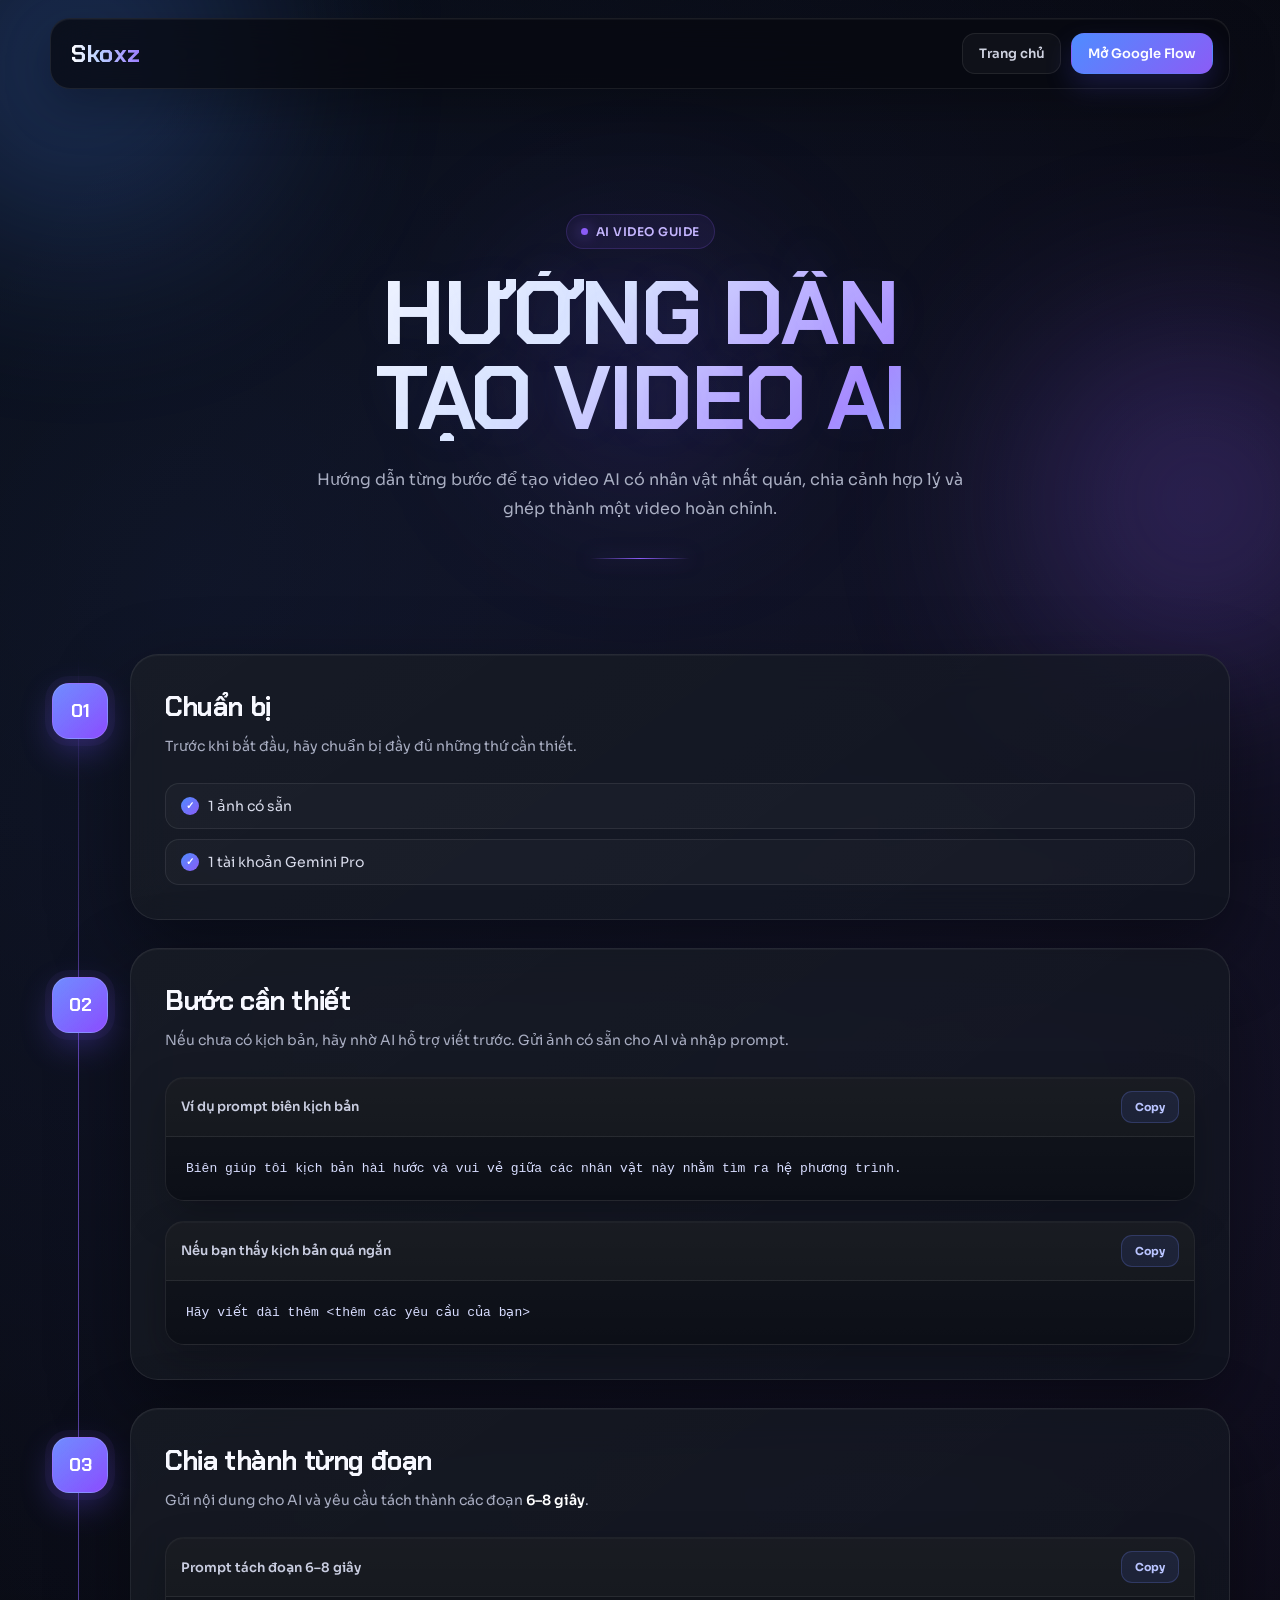
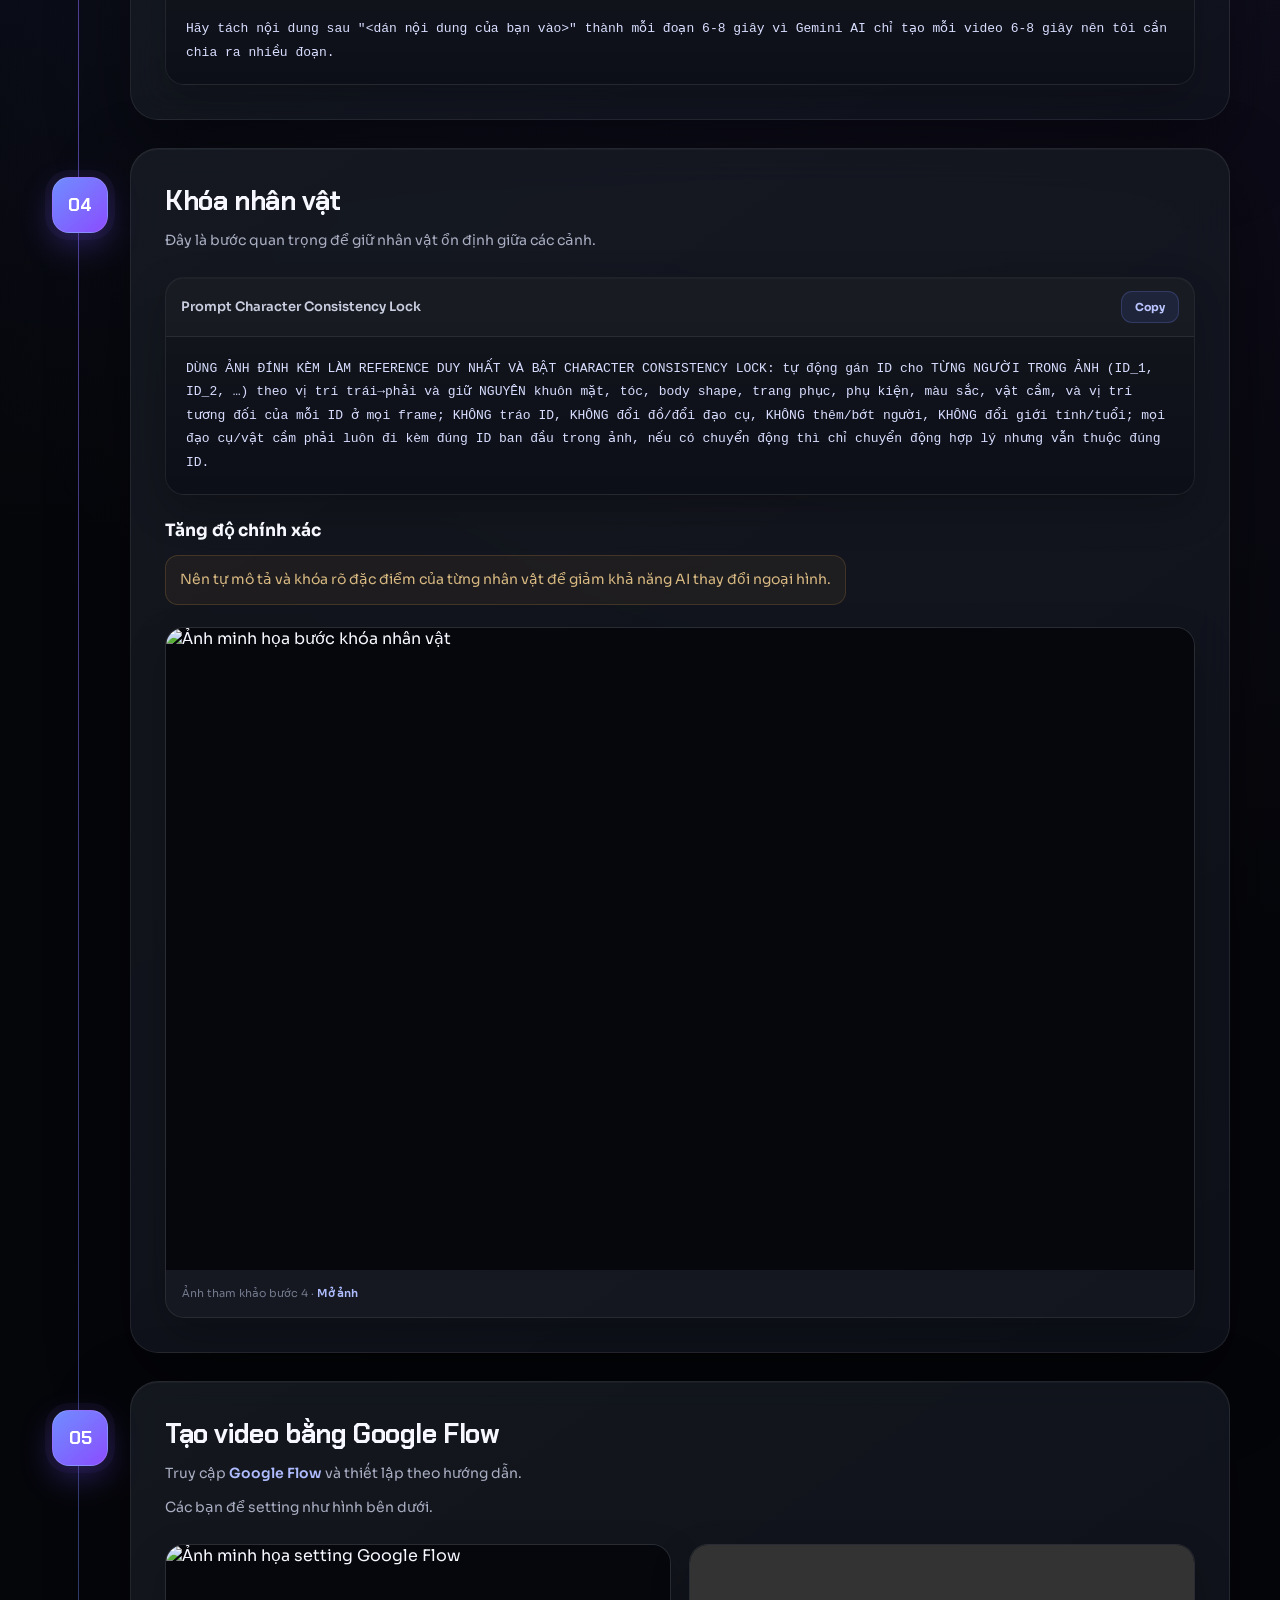
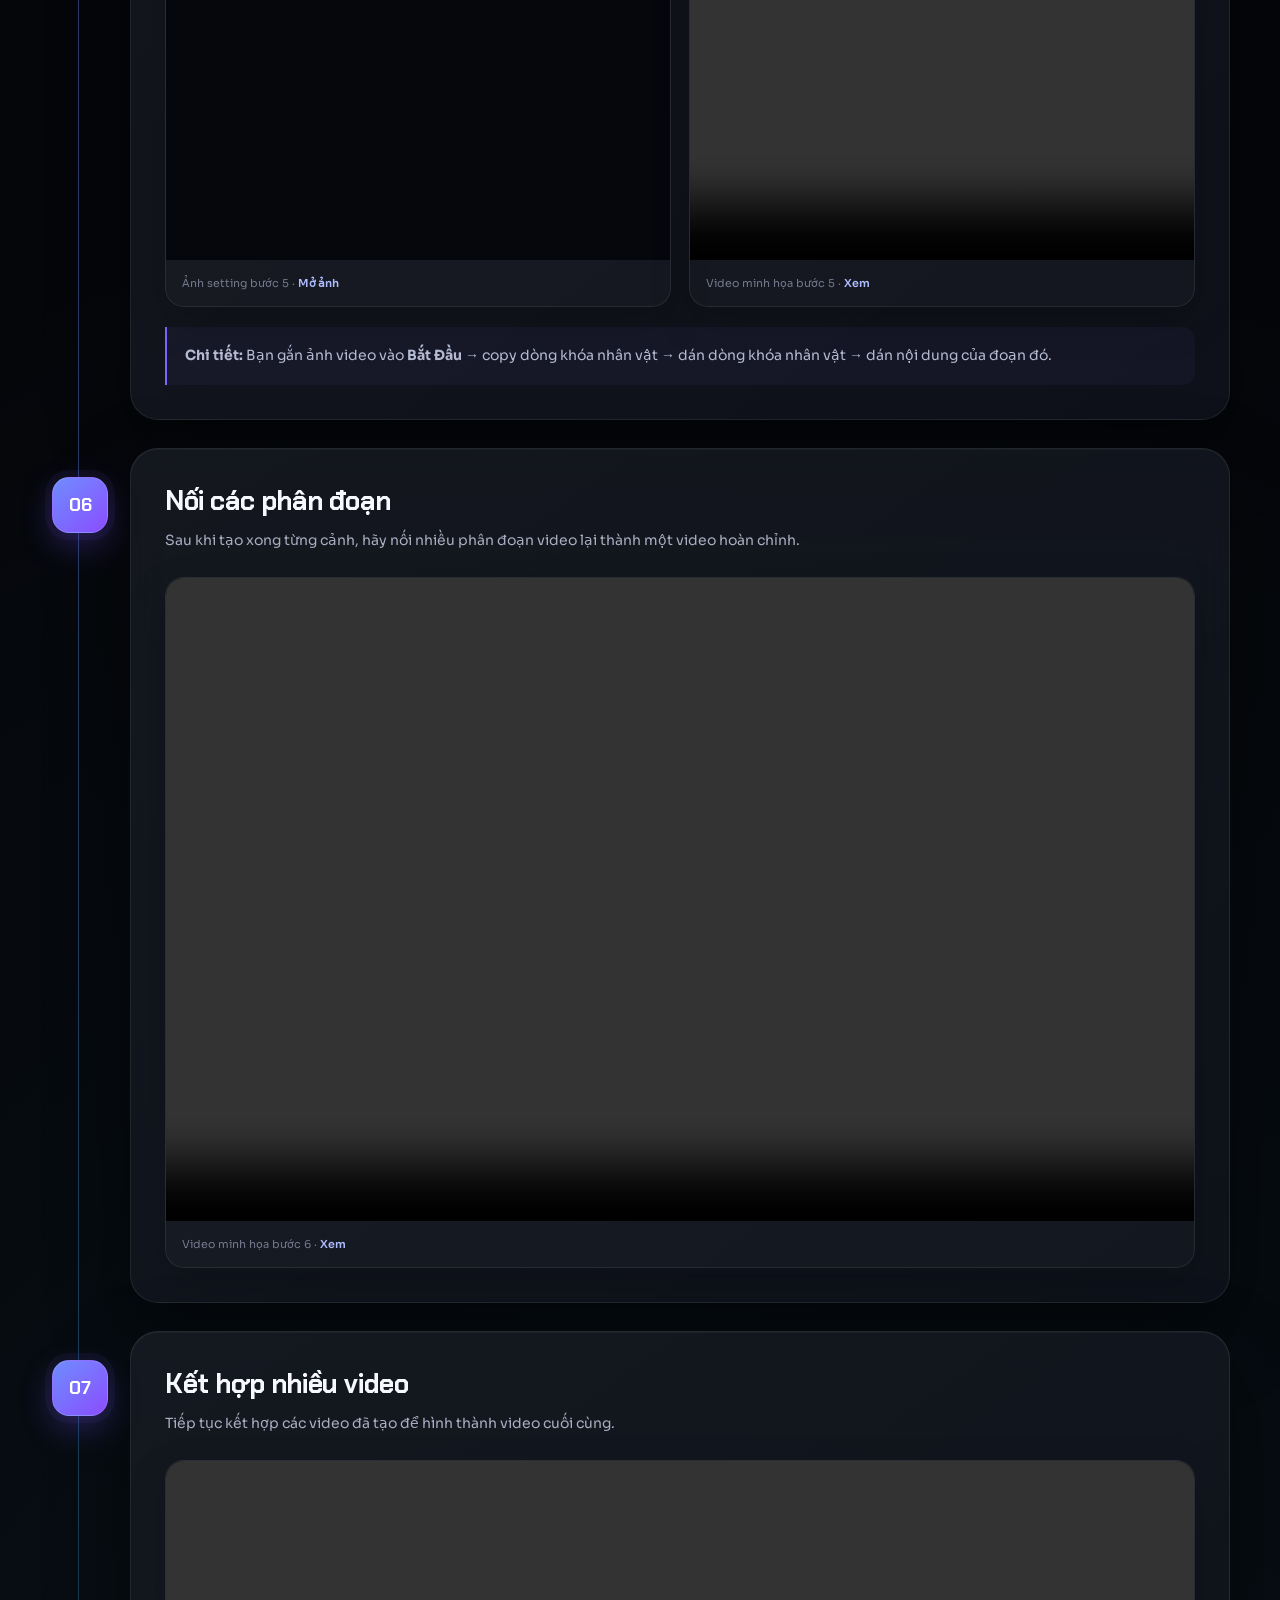
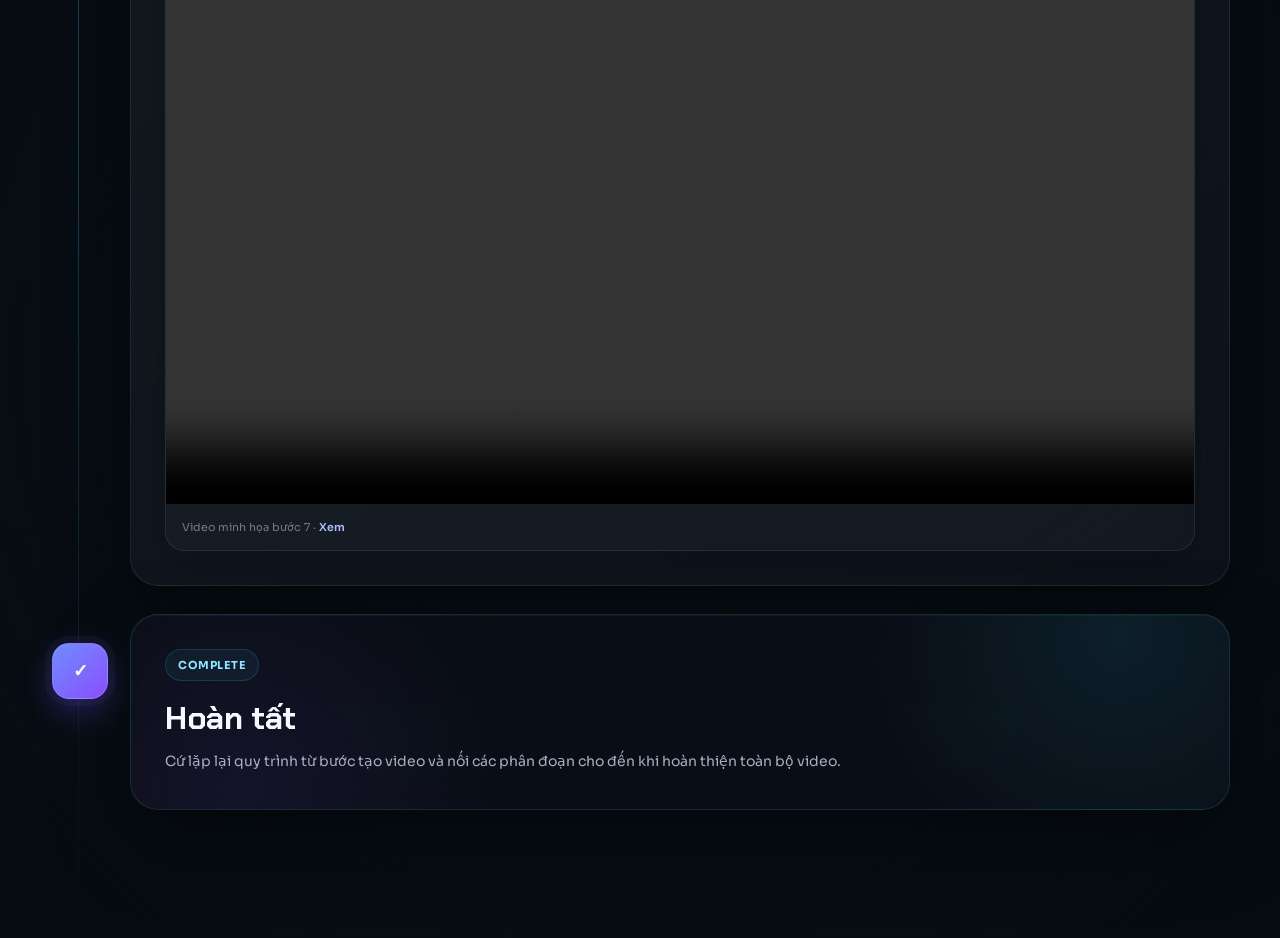
==== commit 5a9fefd8: "Update ai.html" ====
--- a/ai.html
+++ b/ai.html
@@ -1,4 +1,3 @@
-```html
 <!DOCTYPE html>
 <html lang="vi">
 <head>
@@ -1361,4 +1360,3 @@
 
 </body>
 </html>
-```
